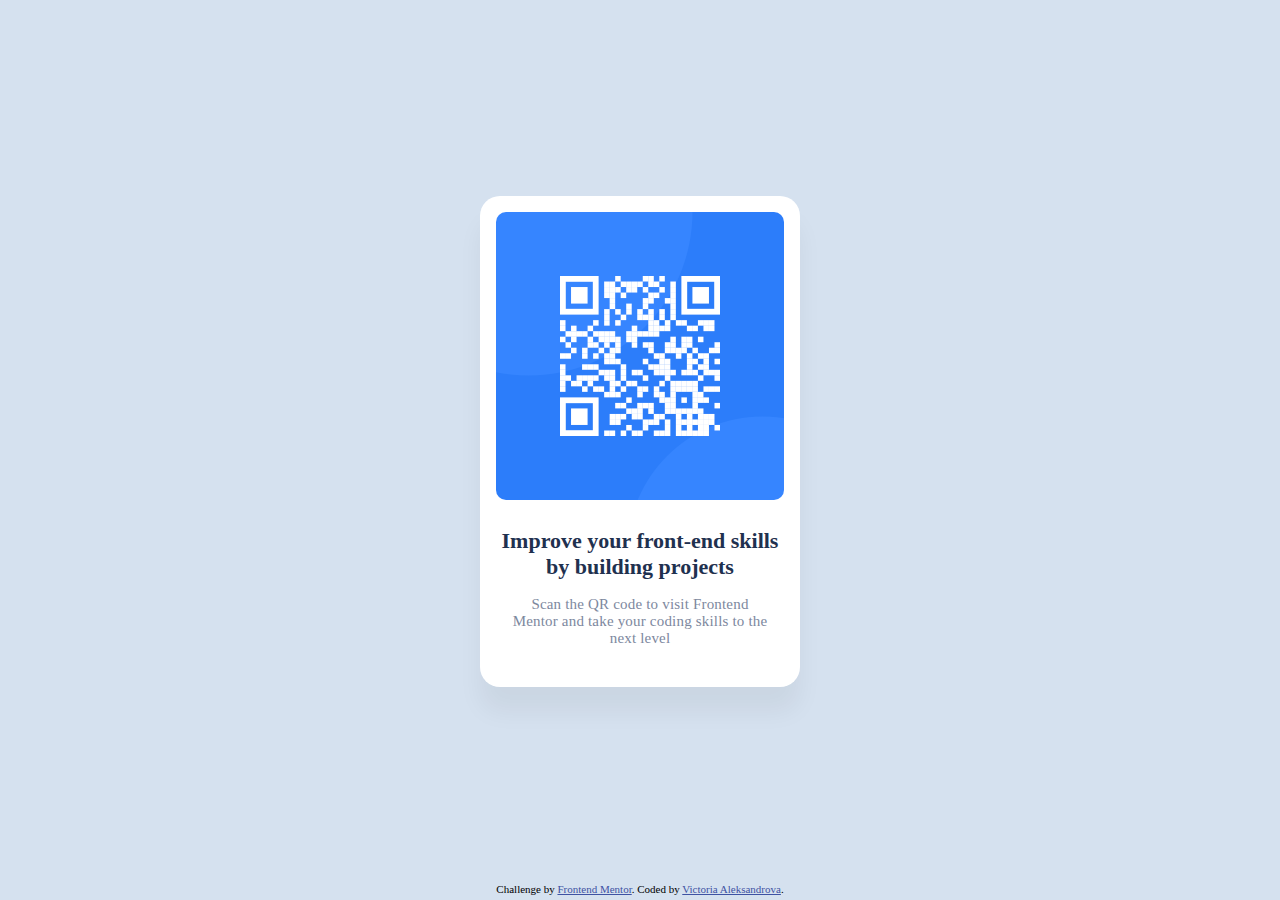
==== index.html @ 256435b9 "Initial commit" ====
<!DOCTYPE html>
<html lang="en">
<head>
  <meta charset="UTF-8">
  <meta name="viewport" content="width=device-width, initial-scale=1.0"> <!-- displays site properly based on user's device -->

  <link rel="icon" type="image/png" sizes="32x32" href="./images/favicon-32x32.png">
  <link rel="stylesheet" href="index.css">
  <title>Frontend Mentor | QR code component</title>
</head>
<body>
  <div class="spacer"></div>
  <div class="card">
    <img class="qr-code" src="images/image-qr-code.png" alt="qr-code">
    <div class="header">Improve your front-end skills by building projects</div>
    <div class="body">Scan the QR code to visit Frontend Mentor and take your coding skills to the next level</div>
  </div>
  <div class="spacer"></div>
  <div class="attribution">
    Challenge by <a href="https://www.frontendmentor.io?ref=challenge" target="_blank">Frontend Mentor</a>. 
    Coded by <a href="https://github.com/vicaleksa">Victoria Aleksandrova</a>.
  </div>
</body>
</html>
---- index.css ----
.attribution {
    font-size: 11px; 
    text-align: center;
    margin-bottom: 5px;
}

.attribution a {
    color: hsl(228, 45%, 44%);
}

.spacer {
    flex-grow: 1;
}

body {
    height: 100vh;
    margin: 0px;
    background-color: #D5E1EF;
    display: flex;
    align-items: center;
    justify-content: center;
    flex-direction: column;
  }

.card {
    background: white;
    width: 320px;
    border-radius: 20px;
    box-shadow: 0px 25px 25px 0px rgba(0, 0, 0, 0.05);
    padding: 16px;
    box-sizing: border-box;
}

.qr-code {
    width: 100%;
    border-radius: 10px;
    margin-bottom: 24px;
}

.header {
    color: #1F314F;
    text-align: center;
    font-feature-settings: 'clig' off, 'liga' off;
    font-family: Outfit;
    font-size: 22px;
    font-style: normal;
    font-weight: 700;
    line-height: normal;
    margin-bottom: 16px;
}

.body {
    color: #7D889E;
    text-align: center;
    font-feature-settings: 'clig' off, 'liga' off;
    font-family: Outfit;
    font-size: 15px;
    font-style: normal;
    font-weight: 400;
    line-height: normal;
    letter-spacing: 0.188px;
    margin: 0 16px 24px;
}
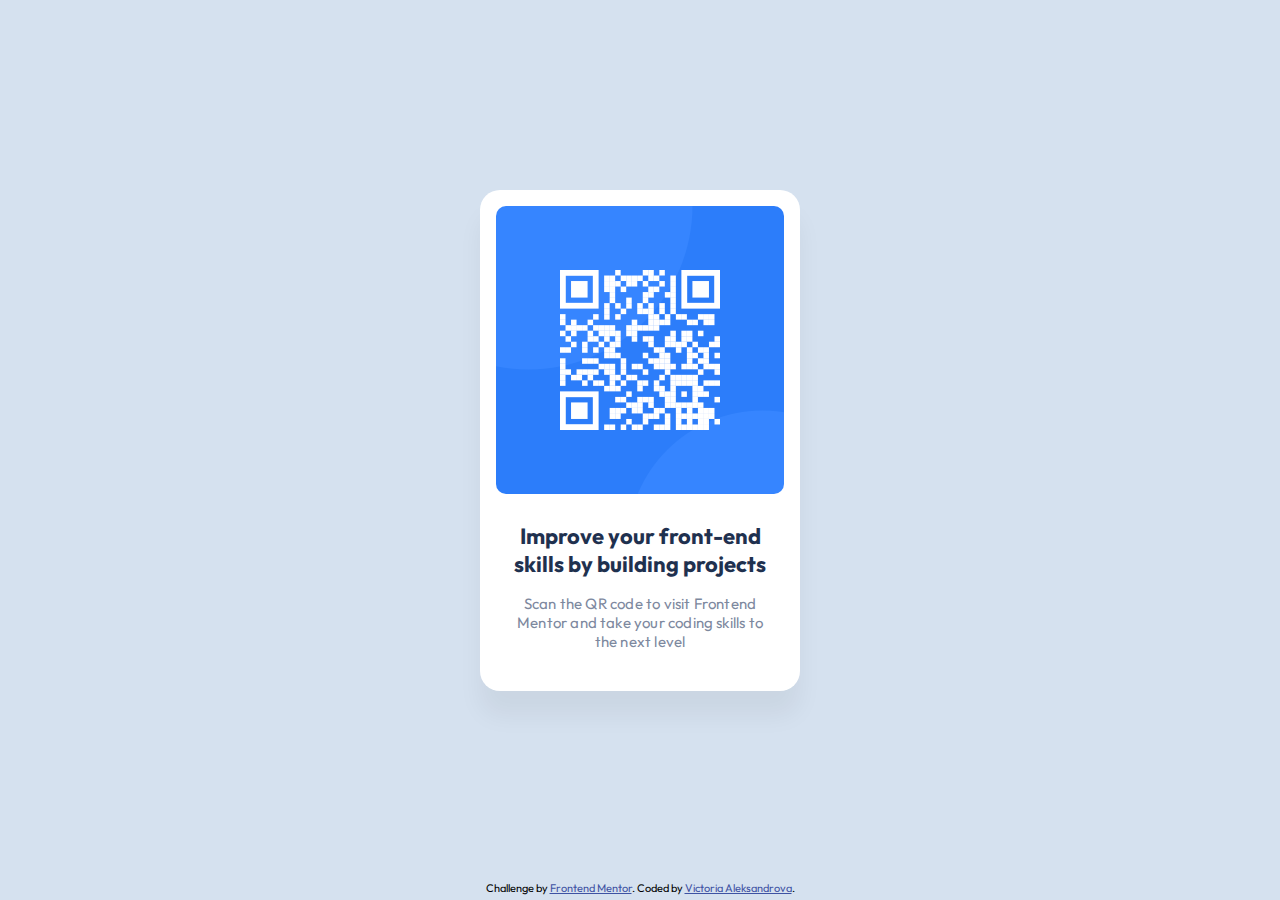
==== commit a3d73093: "Fix font" ====
--- a/index.html
+++ b/index.html
@@ -4,8 +4,13 @@
   <meta charset="UTF-8">
   <meta name="viewport" content="width=device-width, initial-scale=1.0"> <!-- displays site properly based on user's device -->
 
+  <link rel="preconnect" href="https://fonts.googleapis.com">
+  <link rel="preconnect" href="https://fonts.gstatic.com" crossorigin>
+  <link href="https://fonts.googleapis.com/css2?family=Outfit:wght@400;700&display=swap" rel="stylesheet">
+
   <link rel="icon" type="image/png" sizes="32x32" href="./images/favicon-32x32.png">
   <link rel="stylesheet" href="index.css">
+
   <title>Frontend Mentor | QR code component</title>
 </head>
 <body>
--- a/index.css
+++ b/index.css
@@ -20,6 +20,7 @@
     align-items: center;
     justify-content: center;
     flex-direction: column;
+    font-family: 'Outfit', sans-serif;
   }
 
 .card {
@@ -41,7 +42,6 @@
     color: #1F314F;
     text-align: center;
     font-feature-settings: 'clig' off, 'liga' off;
-    font-family: Outfit;
     font-size: 22px;
     font-style: normal;
     font-weight: 700;
@@ -53,7 +53,6 @@
     color: #7D889E;
     text-align: center;
     font-feature-settings: 'clig' off, 'liga' off;
-    font-family: Outfit;
     font-size: 15px;
     font-style: normal;
     font-weight: 400;
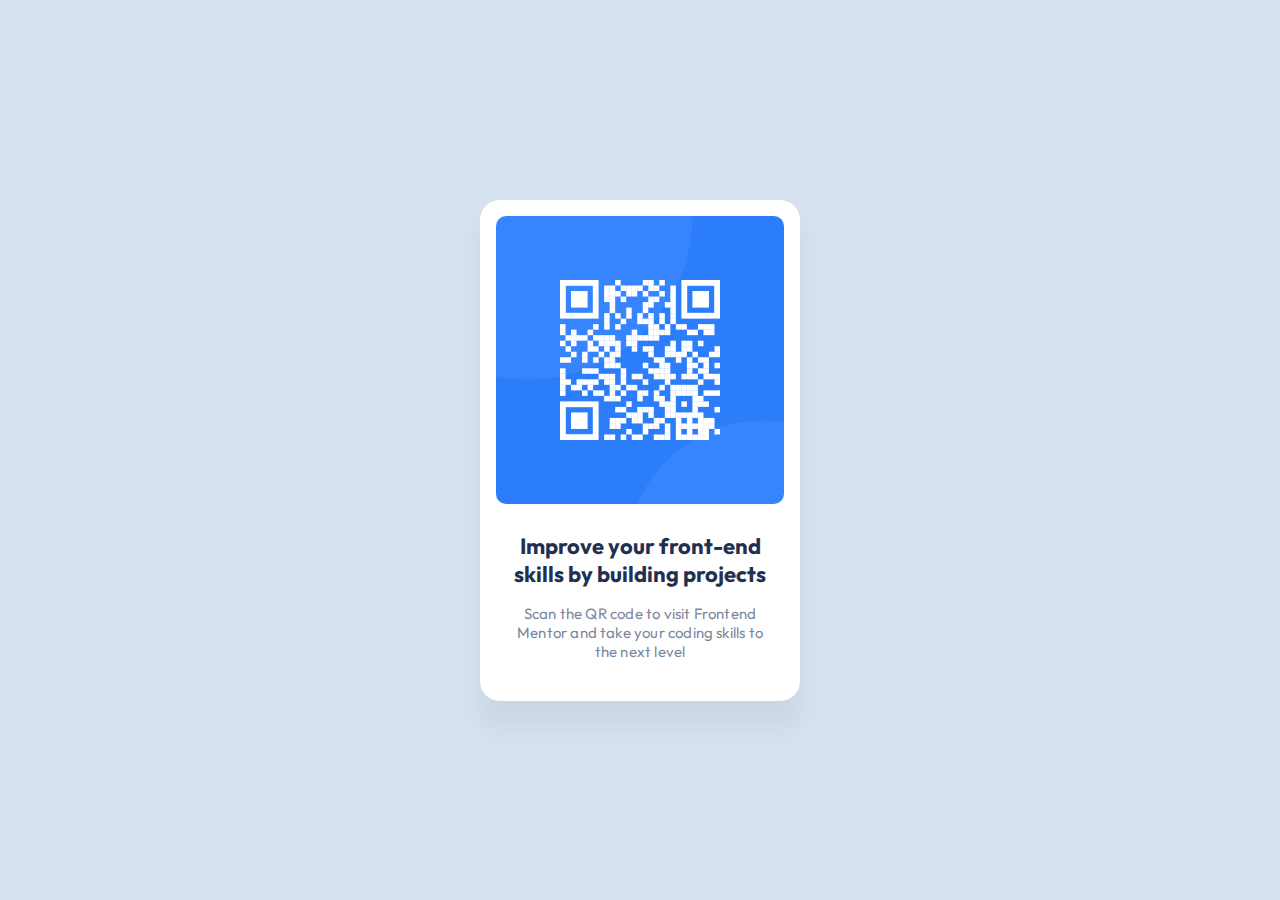
==== commit 9d738182: "Clean up" ====
--- a/index.html
+++ b/index.html
@@ -14,16 +14,10 @@
   <title>Frontend Mentor | QR code component</title>
 </head>
 <body>
-  <div class="spacer"></div>
   <div class="card">
     <img class="qr-code" src="images/image-qr-code.png" alt="qr-code">
     <div class="header">Improve your front-end skills by building projects</div>
     <div class="body">Scan the QR code to visit Frontend Mentor and take your coding skills to the next level</div>
   </div>
-  <div class="spacer"></div>
-  <div class="attribution">
-    Challenge by <a href="https://www.frontendmentor.io?ref=challenge" target="_blank">Frontend Mentor</a>. 
-    Coded by <a href="https://github.com/vicaleksa">Victoria Aleksandrova</a>.
-  </div>
 </body>
 </html>--- a/index.css
+++ b/index.css
@@ -1,17 +1,3 @@
-.attribution {
-    font-size: 11px; 
-    text-align: center;
-    margin-bottom: 5px;
-}
-
-.attribution a {
-    color: hsl(228, 45%, 44%);
-}
-
-.spacer {
-    flex-grow: 1;
-}
-
 body {
     height: 100vh;
     margin: 0px;
@@ -21,6 +7,7 @@
     justify-content: center;
     flex-direction: column;
     font-family: 'Outfit', sans-serif;
+    text-align: center;
   }
 
 .card {
@@ -40,23 +27,15 @@
 
 .header {
     color: #1F314F;
-    text-align: center;
-    font-feature-settings: 'clig' off, 'liga' off;
     font-size: 22px;
-    font-style: normal;
     font-weight: 700;
-    line-height: normal;
     margin-bottom: 16px;
 }
 
 .body {
     color: #7D889E;
-    text-align: center;
-    font-feature-settings: 'clig' off, 'liga' off;
     font-size: 15px;
-    font-style: normal;
     font-weight: 400;
-    line-height: normal;
     letter-spacing: 0.188px;
     margin: 0 16px 24px;
 }